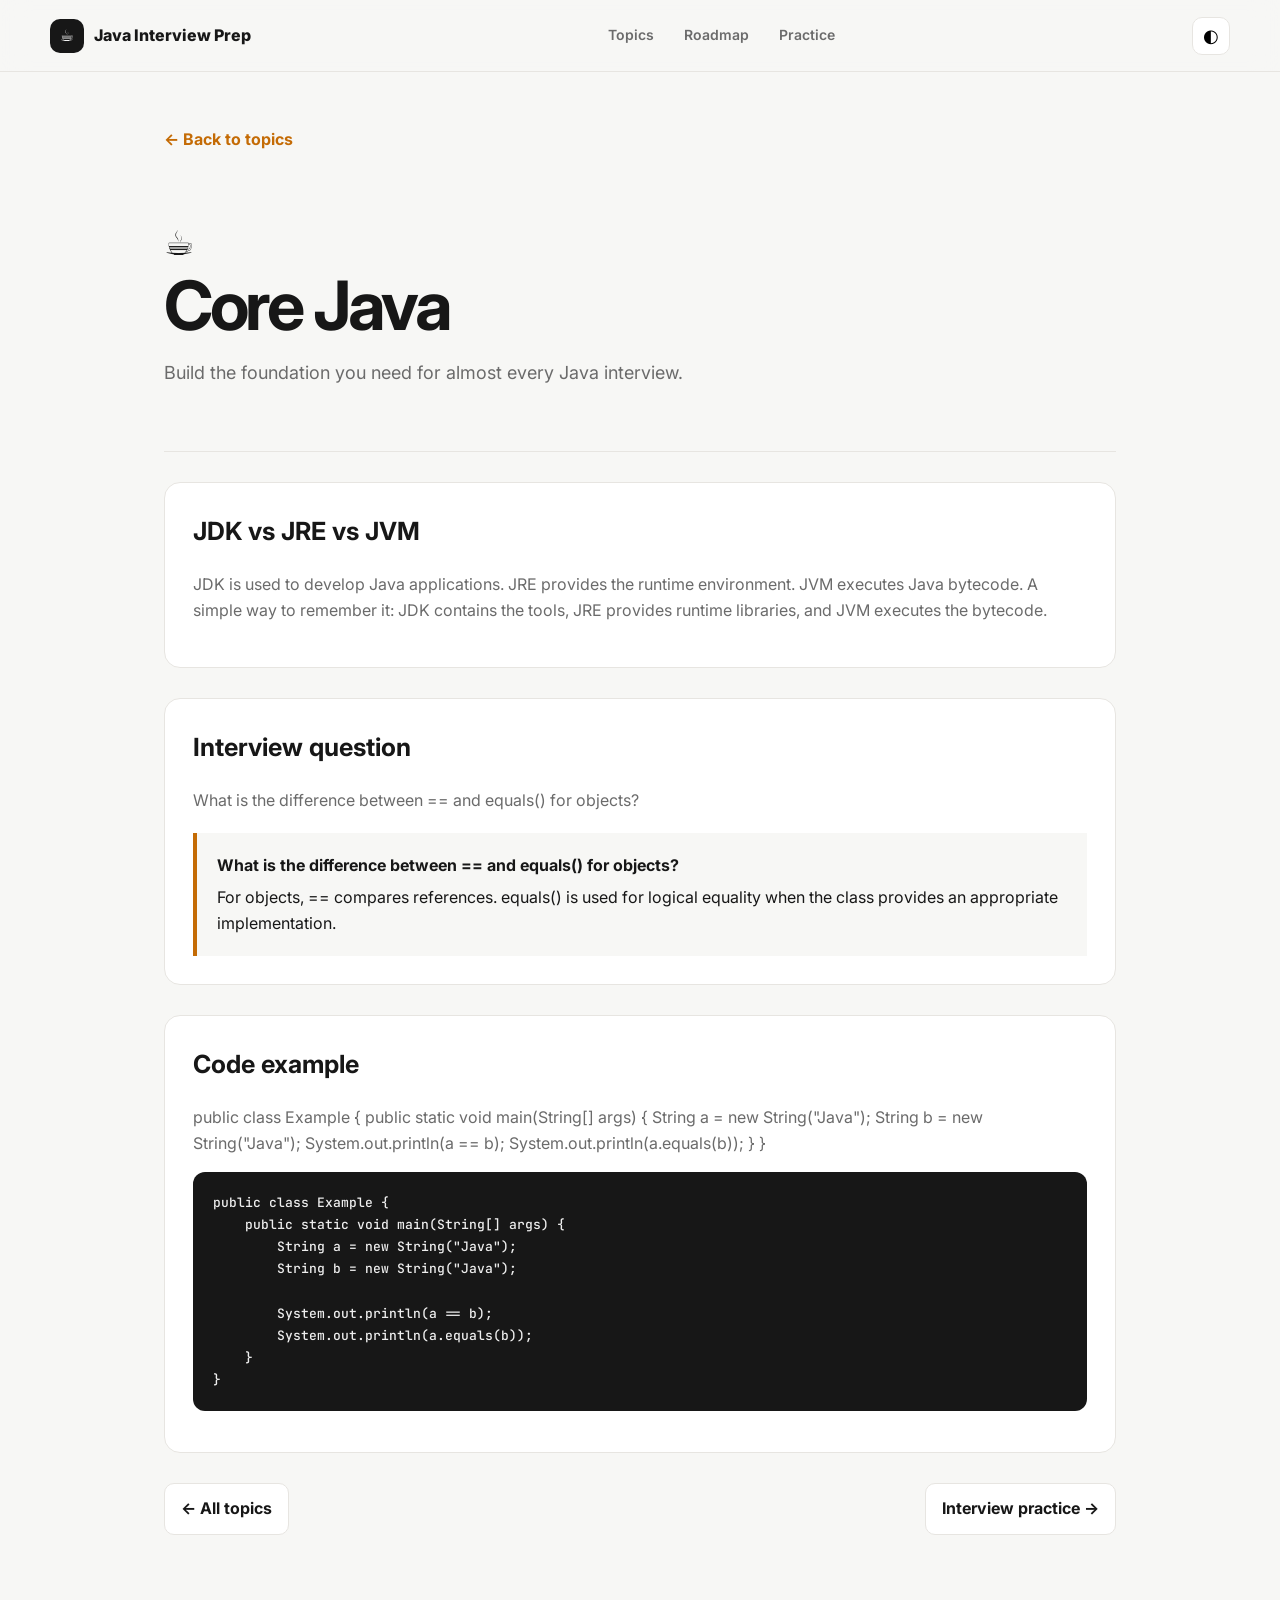
==== topic.html @ a04dc81b "Add clickable topic learning pages" ====
<!doctype html>
<html lang="en">
<head>
  <meta charset="UTF-8">
  <meta name="viewport" content="width=device-width, initial-scale=1.0">
  <meta name="description" content="Java interview preparation topic">
  <title>Java Interview Prep</title>
  <link rel="preconnect" href="https://fonts.googleapis.com">
  <link rel="preconnect" href="https://fonts.gstatic.com" crossorigin>
  <link href="https://fonts.googleapis.com/css2?family=Inter:wght@400;500;600;700;800&family=JetBrains+Mono:wght@500;600&display=swap" rel="stylesheet">
  <link rel="stylesheet" href="styles.css">
  <style>
    .topic-page{max-width:1000px;margin:auto;padding:55px 24px 90px}.back{display:inline-flex;margin-bottom:28px;color:var(--accent-dark);font-weight:700;text-decoration:none}.topic-hero{padding:35px 0 45px;border-bottom:1px solid var(--line)}.topic-hero h1{font-size:clamp(40px,7vw,68px);line-height:1.05;letter-spacing:-.05em;margin:0 0 15px}.topic-hero p{max-width:720px;color:var(--muted);font-size:18px}.lesson{margin-top:30px;padding:28px;background:var(--surface);border:1px solid var(--line);border-radius:16px}.lesson h2{margin-top:0;font-size:25px}.lesson h3{margin-bottom:7px}.lesson p{color:var(--muted)}.lesson pre{background:var(--code);color:#eee;border-radius:12px;padding:20px;overflow:auto;font:500 13px/1.7 'JetBrains Mono',monospace}.lesson code{font-family:'JetBrains Mono',monospace}.question{margin-top:20px;padding:20px;border-left:4px solid var(--accent-dark);background:var(--bg)}.question strong{display:block;margin-bottom:6px}.topic-nav{display:flex;justify-content:space-between;gap:12px;margin-top:30px}.topic-nav a{padding:12px 16px;border:1px solid var(--line);border-radius:10px;text-decoration:none;color:var(--text);background:var(--surface);font-weight:700}@media(max-width:600px){.topic-page{padding-top:35px}.lesson{padding:22px}.topic-nav{flex-direction:column}}
  </style>
</head>
<body>
<header class="topbar">
  <a class="brand" href="index.html"><span class="brand-mark">☕</span><span>Java Interview Prep</span></a>
  <nav class="nav"><a href="index.html#topics">Topics</a><a href="index.html#roadmap">Roadmap</a><a href="index.html#practice">Practice</a></nav>
  <button class="theme-btn" id="themeBtn" aria-label="Toggle theme">◐</button>
</header>
<main class="topic-page" id="content"></main>
<script>
const data={
 'core-java':{icon:'☕',title:'Core Java',intro:'Build the foundation you need for almost every Java interview.',sections:[['JDK vs JRE vs JVM','JDK is used to develop Java applications. JRE provides the runtime environment. JVM executes Java bytecode. A simple way to remember it: JDK contains the tools, JRE provides runtime libraries, and JVM executes the bytecode.'],['Interview question','What is the difference between == and equals() for objects?','For objects, == compares references. equals() is used for logical equality when the class provides an appropriate implementation.'],['Code example','public class Example {\n    public static void main(String[] args) {\n        String a = new String("Java");\n        String b = new String("Java");\n\n        System.out.println(a == b);\n        System.out.println(a.equals(b));\n    }\n}']]},
 'oop':{icon:'🧩',title:'OOP',intro:'Understand the four pillars of object-oriented programming and how interviewers test them.',sections:[['The four pillars','Encapsulation keeps data and behavior together. Inheritance allows reuse through an is-a relationship. Polymorphism allows one interface or parent type to represent different implementations. Abstraction hides unnecessary implementation details.'],['Interview question','Overloading vs overriding?','Overloading means same method name with different parameters and is resolved at compile time. Overriding means a child class provides a new implementation of an inherited method and is resolved at runtime.'],['Code example','class Animal {\n    void sound() { System.out.println("Animal sound"); }\n}\n\nclass Dog extends Animal {\n    @Override\n    void sound() { System.out.println("Bark"); }\n}']]},
 'collections':{icon:'📦',title:'Collections',intro:'Master List, Set, Map, hashing and the questions that appear repeatedly in interviews.',sections:[['ArrayList vs LinkedList','ArrayList is backed by a dynamic array and gives fast random access. LinkedList is node-based and can be useful for frequent insertions/removals through known positions, but random access is slower.'],['Interview question','How does HashMap work at a high level?','HashMap uses a hash of the key to locate a bucket. It compares keys using hashCode() and equals(). Collisions are handled within the bucket. Modern Java can use tree structures for heavily-collided buckets.'],['Code example','Map<String, Integer> scores = new HashMap<>();\nscores.put("Java", 10);\nscores.put("Spring", 8);\n\nSystem.out.println(scores.get("Java"));']]},
 'java-8':{icon:'⚡',title:'Java 8+',intro:'Learn lambdas, functional interfaces and streams with interview-focused examples.',sections:[['Lambda expressions','A lambda is a concise way to represent behavior for a functional interface. It is commonly used with collections and streams.'],['Interview question','What is a functional interface?','An interface with exactly one abstract method. It can still contain default and static methods. Examples include Predicate, Function, Consumer and Supplier.'],['Code example','List<Integer> numbers = List.of(1, 2, 3, 4, 5);\n\nList<Integer> even = numbers.stream()\n    .filter(n -> n % 2 == 0)\n    .toList();\n\nSystem.out.println(even);']]},
 'spring-boot':{icon:'🌱',title:'Spring Boot',intro:'Prepare for backend interviews with dependency injection, REST APIs and application flow.',sections:[['Controller → Service → Repository','A controller handles the HTTP request and response. A service contains business logic. A repository handles persistence. DTOs are commonly used to control the data exposed between API and application layers.'],['Interview question','Why is constructor injection preferred?','Dependencies are explicit, required dependencies can be final, and the class is easier to test without relying on field injection.'],['Code example','@RestController\nclass UserController {\n    private final UserService service;\n\n    UserController(UserService service) {\n        this.service = service;\n    }\n}']]},
 'sql-db':{icon:'🗄️',title:'SQL & DB',intro:'Practice joins, grouping, indexes, transactions and Oracle-friendly database concepts.',sections:[['JOIN basics','INNER JOIN returns matching rows from both tables. LEFT JOIN keeps every row from the left table and matching rows from the right table when available.'],['Interview question','WHERE vs HAVING?','WHERE filters rows before grouping. HAVING filters groups after GROUP BY and is commonly used with aggregate conditions.'],['Code example','SELECT department_id, COUNT(*)\nFROM employees\nWHERE salary > 50000\nGROUP BY department_id\nHAVING COUNT(*) > 2;']]},
 'practice':{icon:'🎯',title:'Interview Practice',intro:'Use this section for rapid-fire revision and practical interview questions.',sections:[['Question 1','What happens when you add a key-value pair to a HashMap?','Java calculates the key hash, identifies a bucket, and stores the mapping there. If another key maps to the same bucket, collision handling is used.'],['Question 2','Why should equals() and hashCode() be consistent?','Hash-based collections use hashCode() to locate a bucket and equals() to identify the matching key. Equal objects must return the same hash code.'],['Code example','String input = "java";\nString reversed = new StringBuilder(input)\n    .reverse()\n    .toString();\nSystem.out.println(reversed);']]}
};
const params=new URLSearchParams(location.search);const key=params.get('topic')||'core-java';const d=data[key]||data['core-java'];
document.title=d.title+' | Java Interview Prep';
const content=document.querySelector('#content');
content.innerHTML=`<a class="back" href="index.html#topics">← Back to topics</a><section class="topic-hero"><div class="topic-icon" style="font-size:34px">${d.icon}</div><h1>${d.title}</h1><p>${d.intro}</p></section>${d.sections.map((s,i)=>`<section class="lesson"><h2>${s[0]}</h2>${s[1]?`<p>${s[1]}</p>`:''}${s[2]?`<div class="question"><strong>${s[1]}</strong><span>${s[2]}</span></div>`:''}${s[0]==='Code example'?`<pre><code>${s[1].replaceAll('&','&amp;').replaceAll('<','&lt;')}</code></pre>`:''}</section>`).join('')}<div class="topic-nav"><a href="index.html#topics">← All topics</a><a href="index.html#practice">Interview practice →</a></div>`;
const themeBtn=document.querySelector('#themeBtn');if(localStorage.getItem('theme')==='dark'){document.body.classList.add('dark');themeBtn.textContent='☀';}themeBtn.addEventListener('click',()=>{document.body.classList.toggle('dark');const dark=document.body.classList.contains('dark');themeBtn.textContent=dark?'☀':'◐';localStorage.setItem('theme',dark?'dark':'light')});
</script>
</body>
</html>
---- styles.css ----
:root{--bg:#f7f7f5;--surface:#fff;--text:#171717;--muted:#6b6b6b;--line:#e7e5e1;--accent:#f59e0b;--accent-dark:#c46b05;--code:#171717;--shadow:0 18px 45px rgba(20,20,20,.08)}*{box-sizing:border-box}html{scroll-behavior:smooth}body{margin:0;background:var(--bg);color:var(--text);font-family:Inter,system-ui,sans-serif;line-height:1.6;transition:.2s}.topbar{height:72px;padding:0 max(24px,calc((100% - 1180px)/2));display:flex;align-items:center;justify-content:space-between;border-bottom:1px solid var(--line);background:rgba(247,247,245,.9);backdrop-filter:blur(14px);position:sticky;top:0;z-index:10}.brand{display:flex;gap:10px;align-items:center;color:var(--text);text-decoration:none;font-weight:800}.brand-mark{display:grid;place-items:center;width:34px;height:34px;border-radius:10px;background:#171717;color:#fff}.nav{display:flex;gap:30px}.nav a{color:var(--muted);text-decoration:none;font-size:14px;font-weight:600}.nav a:hover{color:var(--text)}.theme-btn{border:1px solid var(--line);background:var(--surface);width:38px;height:38px;border-radius:10px;cursor:pointer;font-size:18px}.hero{max-width:1180px;margin:auto;padding:92px 24px 72px;display:grid;grid-template-columns:1.05fr .95fr;gap:70px;align-items:center}.eyebrow{margin:0 0 10px;color:var(--accent-dark);font-size:11px;letter-spacing:.16em;font-weight:800}.hero h1{font-size:clamp(44px,6vw,76px);line-height:1.02;letter-spacing:-.055em;margin:0}.hero h1 span{color:var(--accent-dark)}.hero-text{max-width:590px;color:var(--muted);font-size:18px;margin:24px 0 30px}.hero-actions{display:flex;gap:12px;flex-wrap:wrap}.btn{display:inline-flex;align-items:center;justify-content:center;border-radius:11px;padding:12px 18px;text-decoration:none;border:1px solid transparent;font-weight:700;font-size:14px;cursor:pointer}.primary{background:var(--text);color:#fff}.secondary{border-color:var(--line);background:var(--surface);color:var(--text)}.code-card{background:var(--code);color:#eee;border-radius:18px;box-shadow:var(--shadow);overflow:hidden;transform:rotate(1deg)}.window-dots{height:48px;padding:0 18px;display:flex;align-items:center;gap:7px;border-bottom:1px solid #303030;color:#8d8d8d;font:500 11px 'JetBrains Mono',monospace}.window-dots i{width:8px;height:8px;background:#555;border-radius:50%}.window-dots span{margin-left:auto}.code-card pre{margin:0;padding:30px;font:500 14px/2 'JetBrains Mono',monospace;overflow:auto}.code-card b{color:#f5b33e}.code-card em{color:#b9e56b;font-style:normal}.stats{max-width:1132px;margin:0 auto 75px;border:1px solid var(--line);border-radius:16px;background:var(--surface);display:grid;grid-template-columns:repeat(4,1fr);overflow:hidden}.stats div{padding:23px;border-right:1px solid var(--line);display:flex;flex-direction:column}.stats div:last-child{border:0}.stats strong{font-size:25px}.stats span{color:var(--muted);font-size:12px}.section{max-width:1132px;margin:0 auto;padding:20px 0 90px}.section-heading{display:flex;justify-content:space-between;align-items:end;gap:30px;margin-bottom:28px}.section-heading h2{font-size:38px;letter-spacing:-.04em;margin:0}.section-heading>p{max-width:400px;color:var(--muted);margin:0}.topic-grid{display:grid;grid-template-columns:repeat(3,1fr);gap:14px}.topic{padding:25px;background:var(--surface);border:1px solid var(--line);border-radius:15px;transition:.2s}.topic:hover{transform:translateY(-3px);box-shadow:var(--shadow);border-color:#d7d1c7}.topic-icon{font-size:24px}.topic h3{margin:14px 0 5px}.topic p{margin:0;color:var(--muted);font-size:13px}.topic small{display:inline-block;margin-top:16px;color:var(--accent-dark);font-weight:700}.roadmap-section{border-top:1px solid var(--line)}.roadmap{display:grid;grid-template-columns:repeat(4,1fr);gap:0}.road-step{position:relative;padding:0 24px 0 0}.road-step:not(:last-child):after{content:'';position:absolute;top:18px;left:48px;right:0;height:1px;background:var(--line);z-index:-1}.road-step span{display:grid;place-items:center;width:36px;height:36px;border-radius:50%;background:var(--bg);border:1px solid var(--line);font:600 11px 'JetBrains Mono';margin-bottom:22px}.road-step.active span{background:var(--text);color:#fff;border-color:var(--text)}.road-step h3{margin:0 0 7px;font-size:16px}.road-step p{font-size:12px;color:var(--muted);padding-right:15px}.practice-section{padding-top:0}.practice-card{background:#171717;color:#fff;border-radius:18px;padding:38px;display:grid;grid-template-columns:1fr auto;gap:20px;align-items:center}.practice-card .eyebrow{color:#f5b33e}.practice-card h2{margin:0;font-size:30px}.practice-card p{margin:7px 0 0;color:#bdbdbd}.practice-card code{font-family:'JetBrains Mono',monospace;color:#f5b33e}.answer{grid-column:1/-1;display:none!important;border-top:1px solid #333;padding-top:18px}.answer.show{display:block!important}footer{border-top:1px solid var(--line);max-width:1132px;margin:auto;padding:24px 0 40px;display:flex;justify-content:space-between;color:var(--muted);font-size:12px}body.dark{--bg:#111;--surface:#1a1a1a;--text:#f3f3f3;--muted:#aaa;--line:#303030;--accent-dark:#f5b33e;--shadow:0 18px 45px rgba(0,0,0,.3)}body.dark .topbar{background:rgba(17,17,17,.9)}body.dark .brand-mark{background:#f3f3f3;color:#111}@media(max-width:800px){.nav{display:none}.hero{grid-template-columns:1fr;padding-top:60px;gap:40px}.stats{margin-left:24px;margin-right:24px;grid-template-columns:repeat(2,1fr)}.stats div:nth-child(2){border-right:0}.stats div:nth-child(-n+2){border-bottom:1px solid var(--line)}.section{padding-left:24px;padding-right:24px}.topic-grid{grid-template-columns:1fr 1fr}.roadmap{grid-template-columns:1fr 1fr;gap:30px}.road-step:after{display:none}.practice-card{grid-template-columns:1fr}footer{margin:0 24px}}@media(max-width:520px){.hero h1{font-size:45px}.topic-grid,.roadmap{grid-template-columns:1fr}.section-heading{display:block}.section-heading>p{margin-top:12px}.stats{grid-template-columns:1fr 1fr}.code-card pre{padding:20px;font-size:12px}}
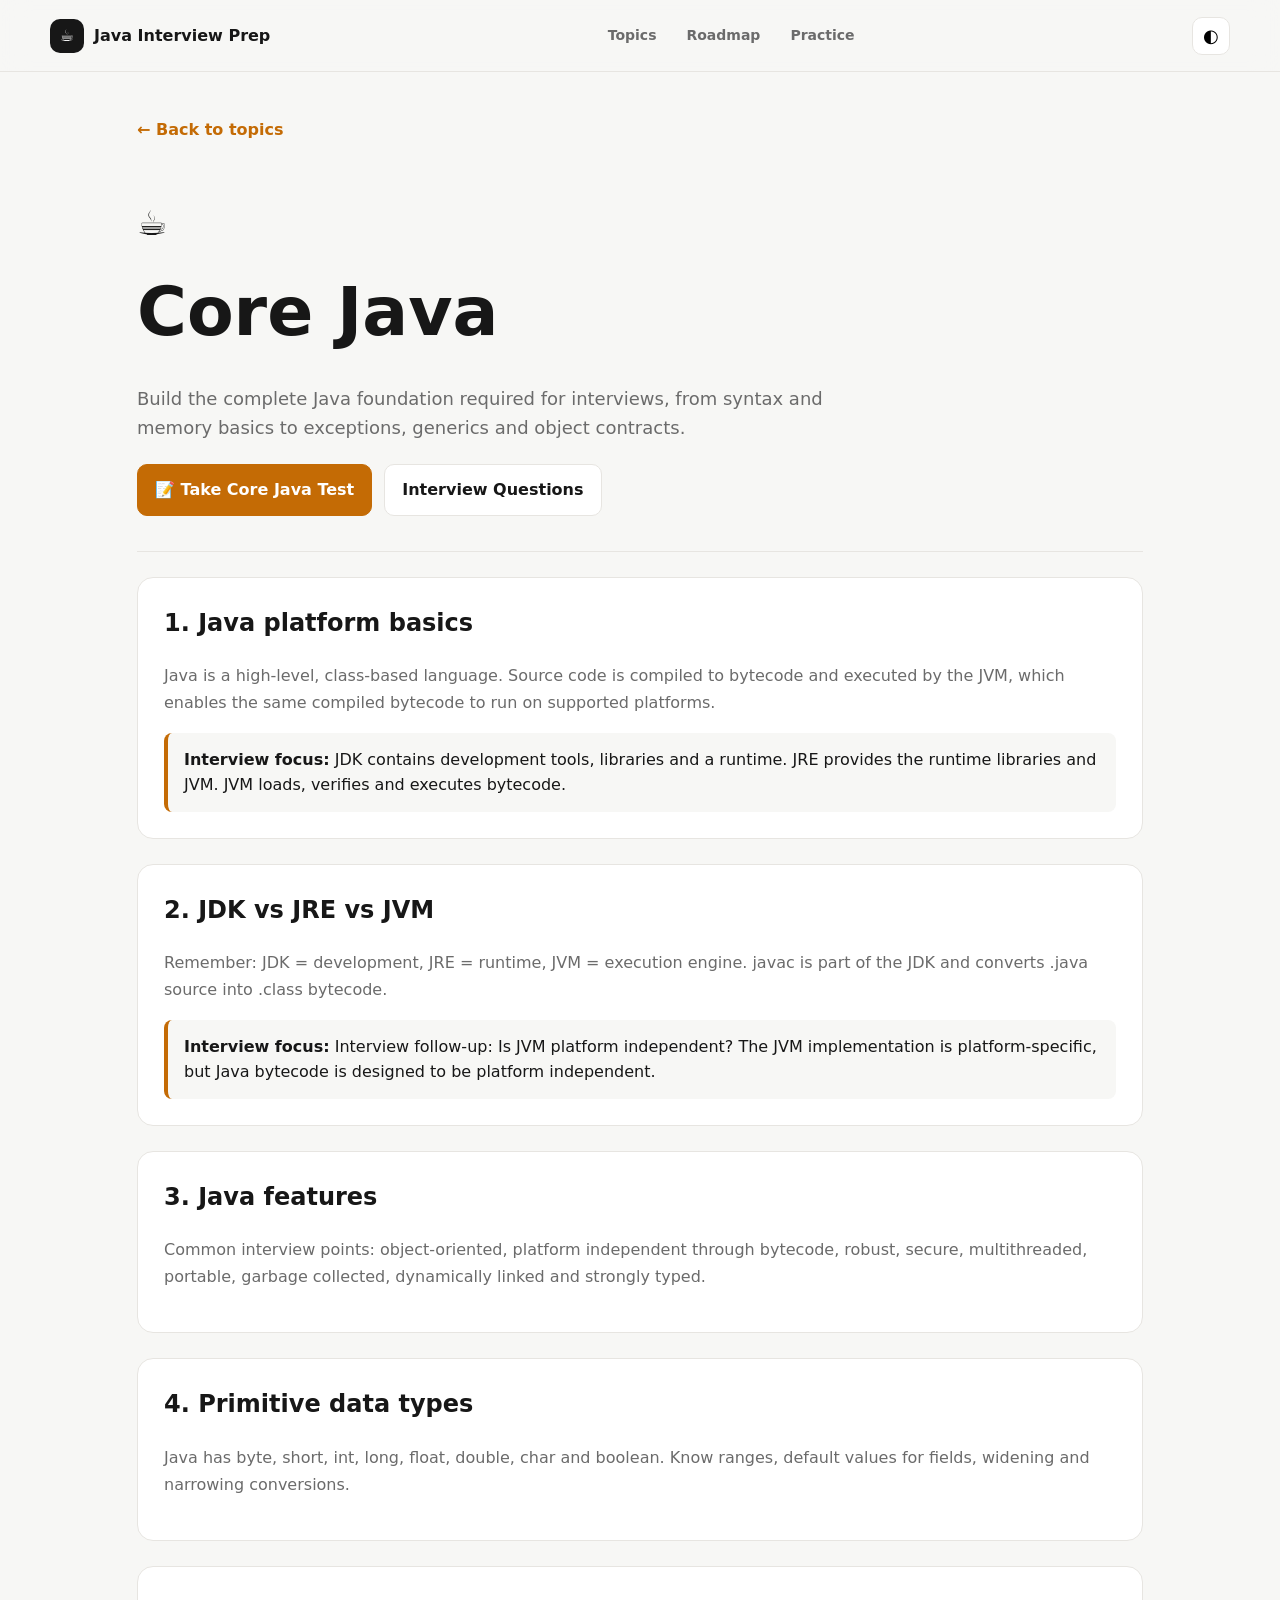
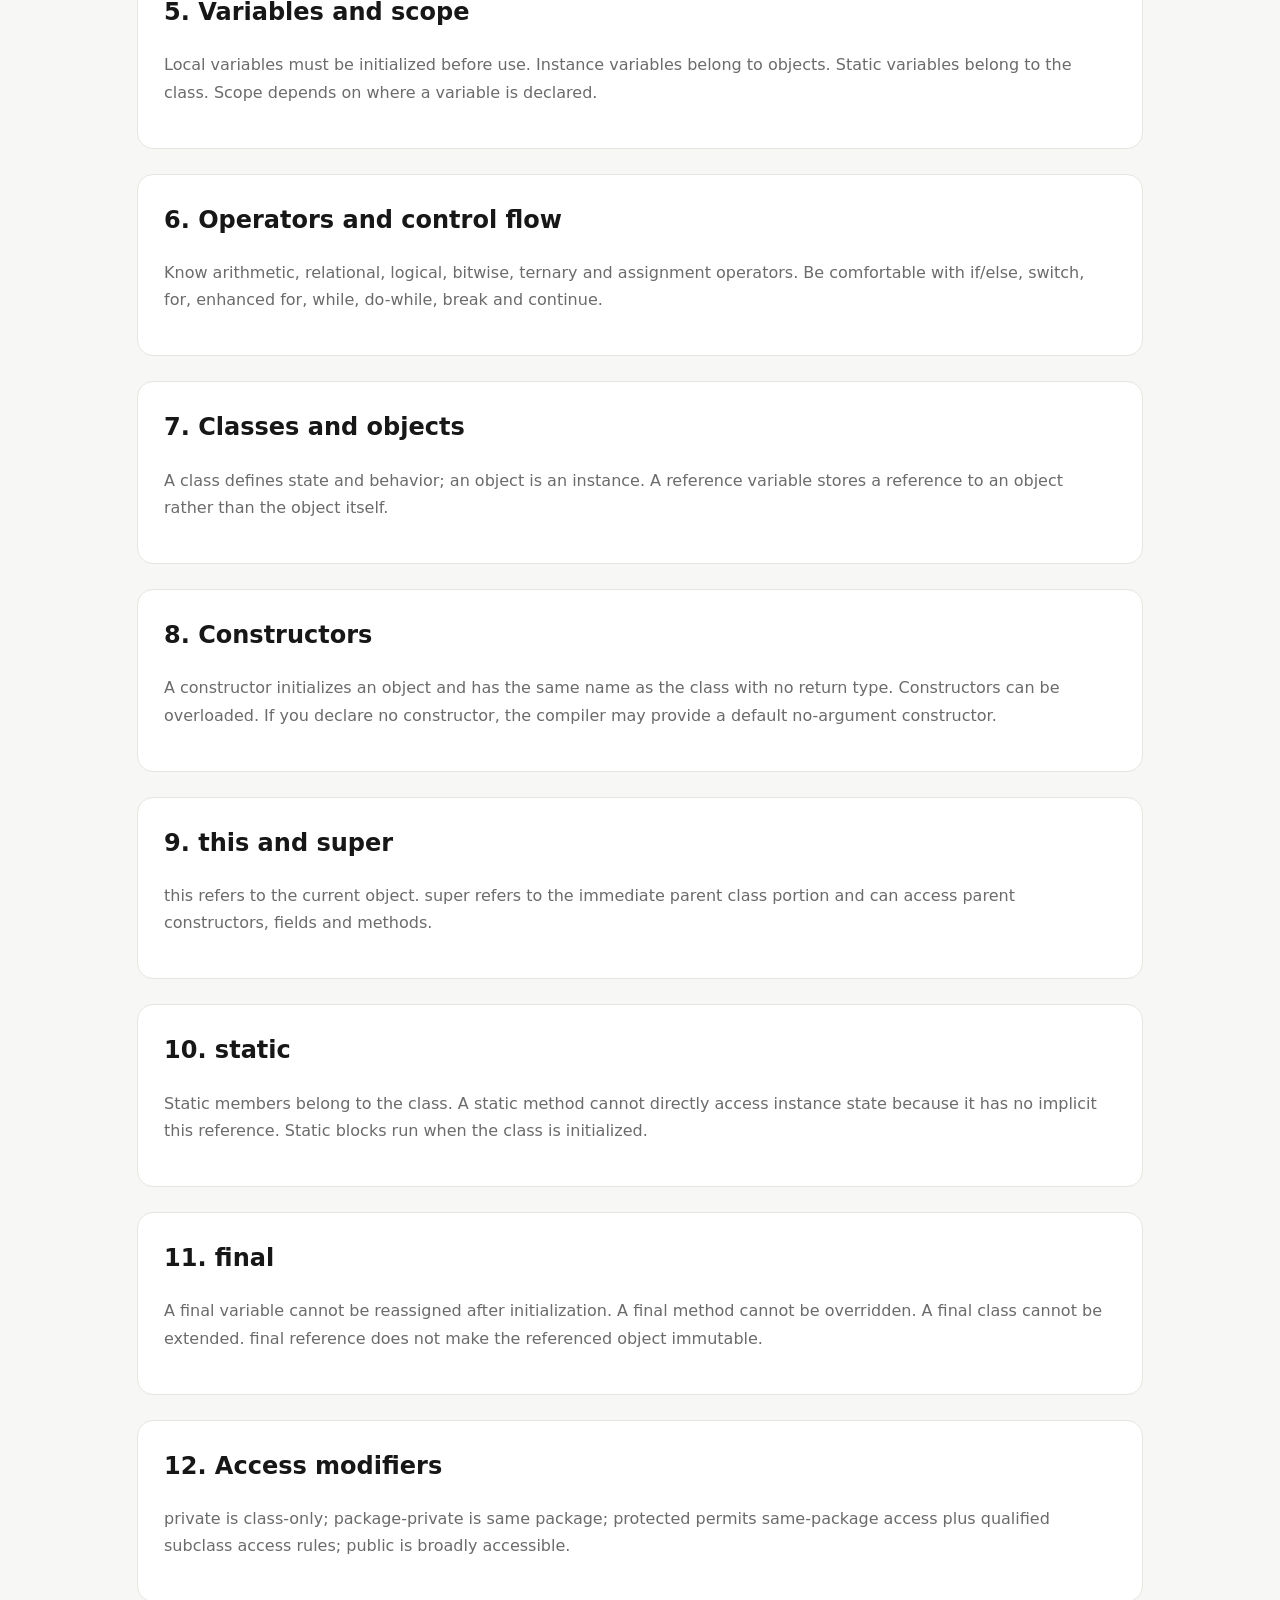
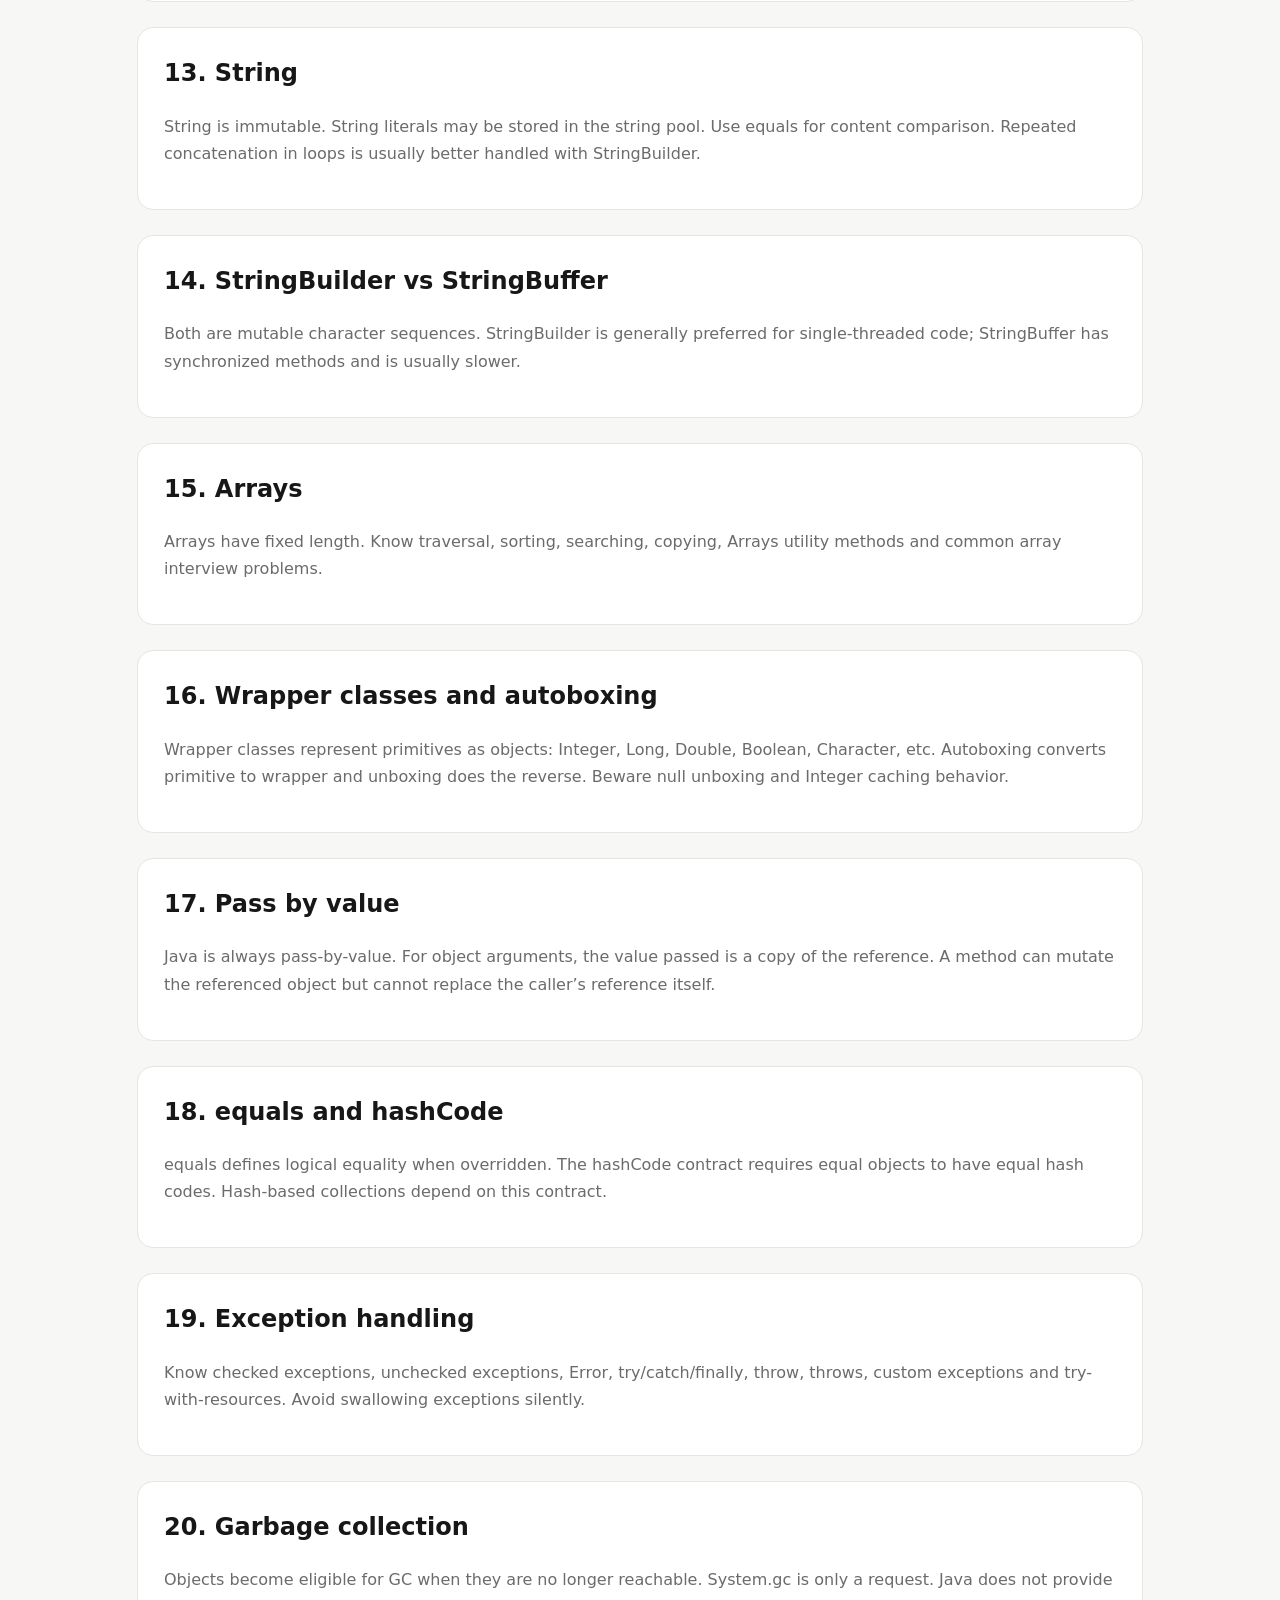
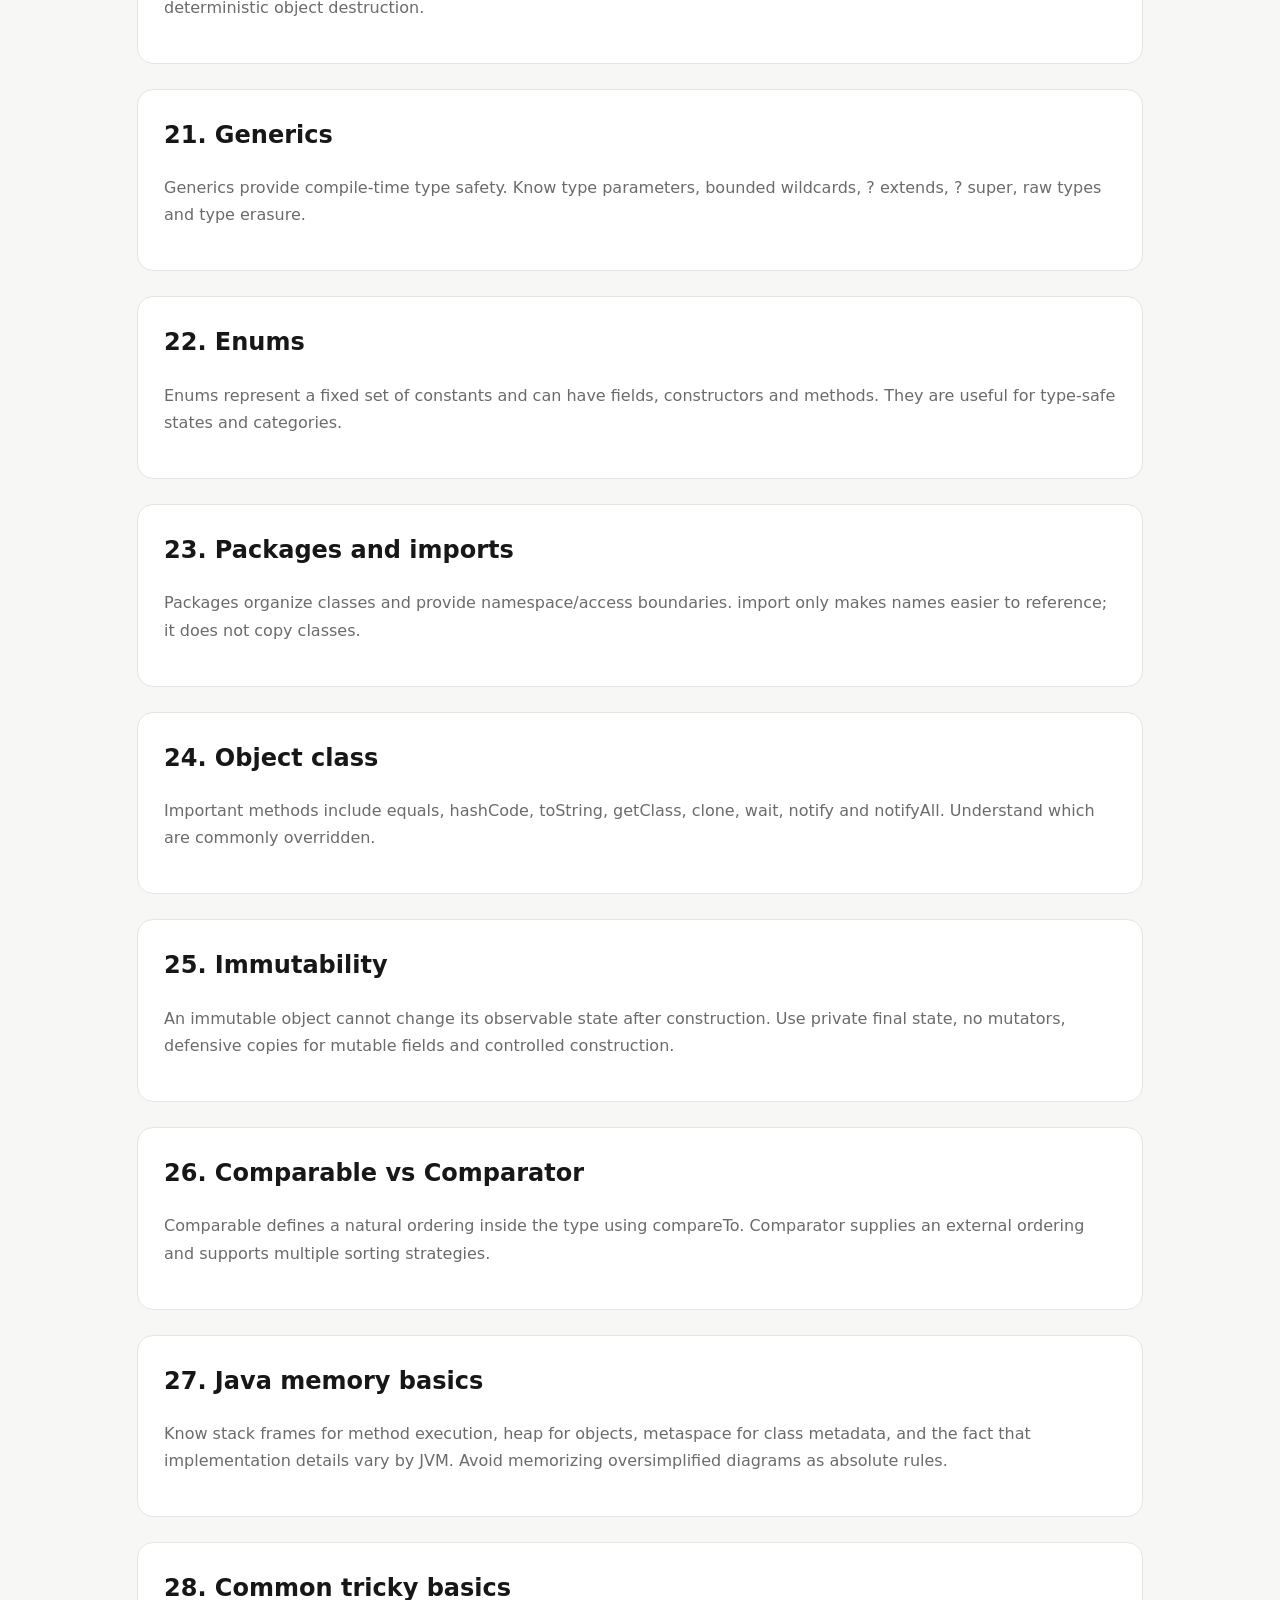
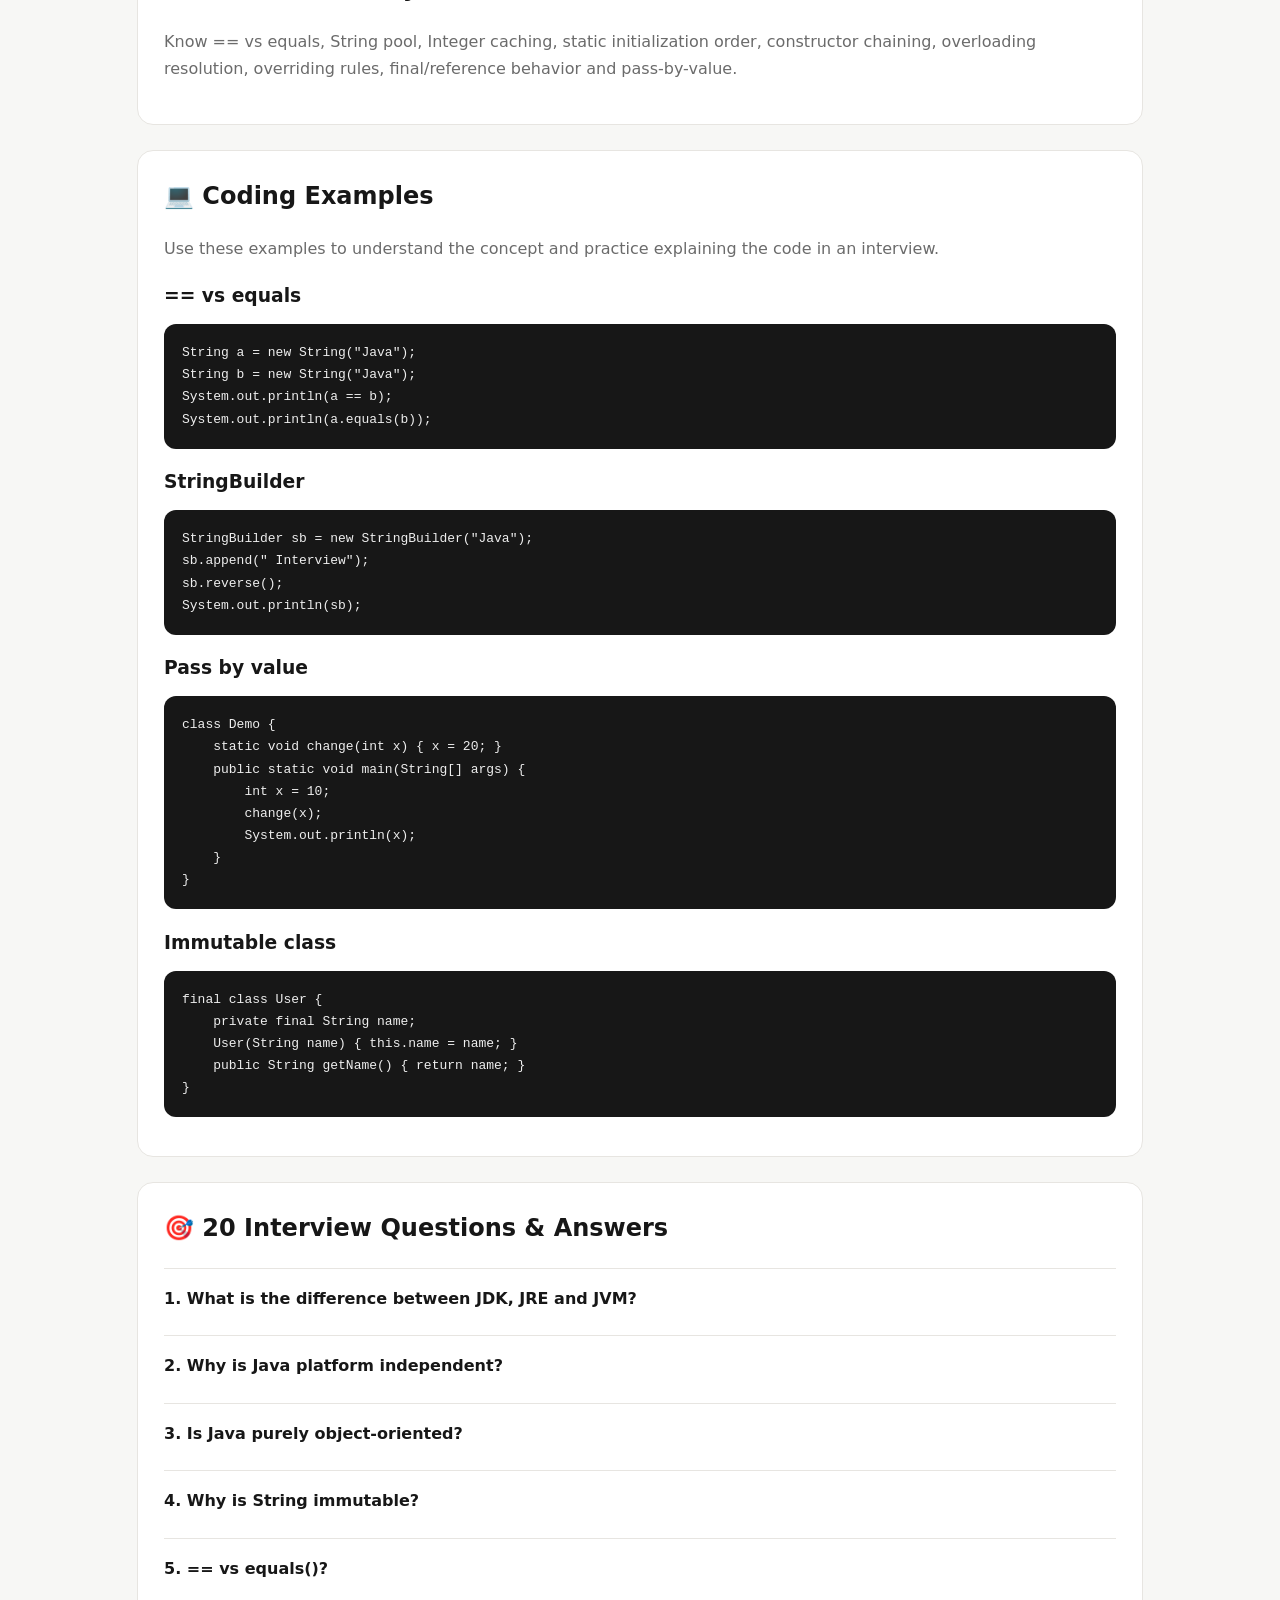
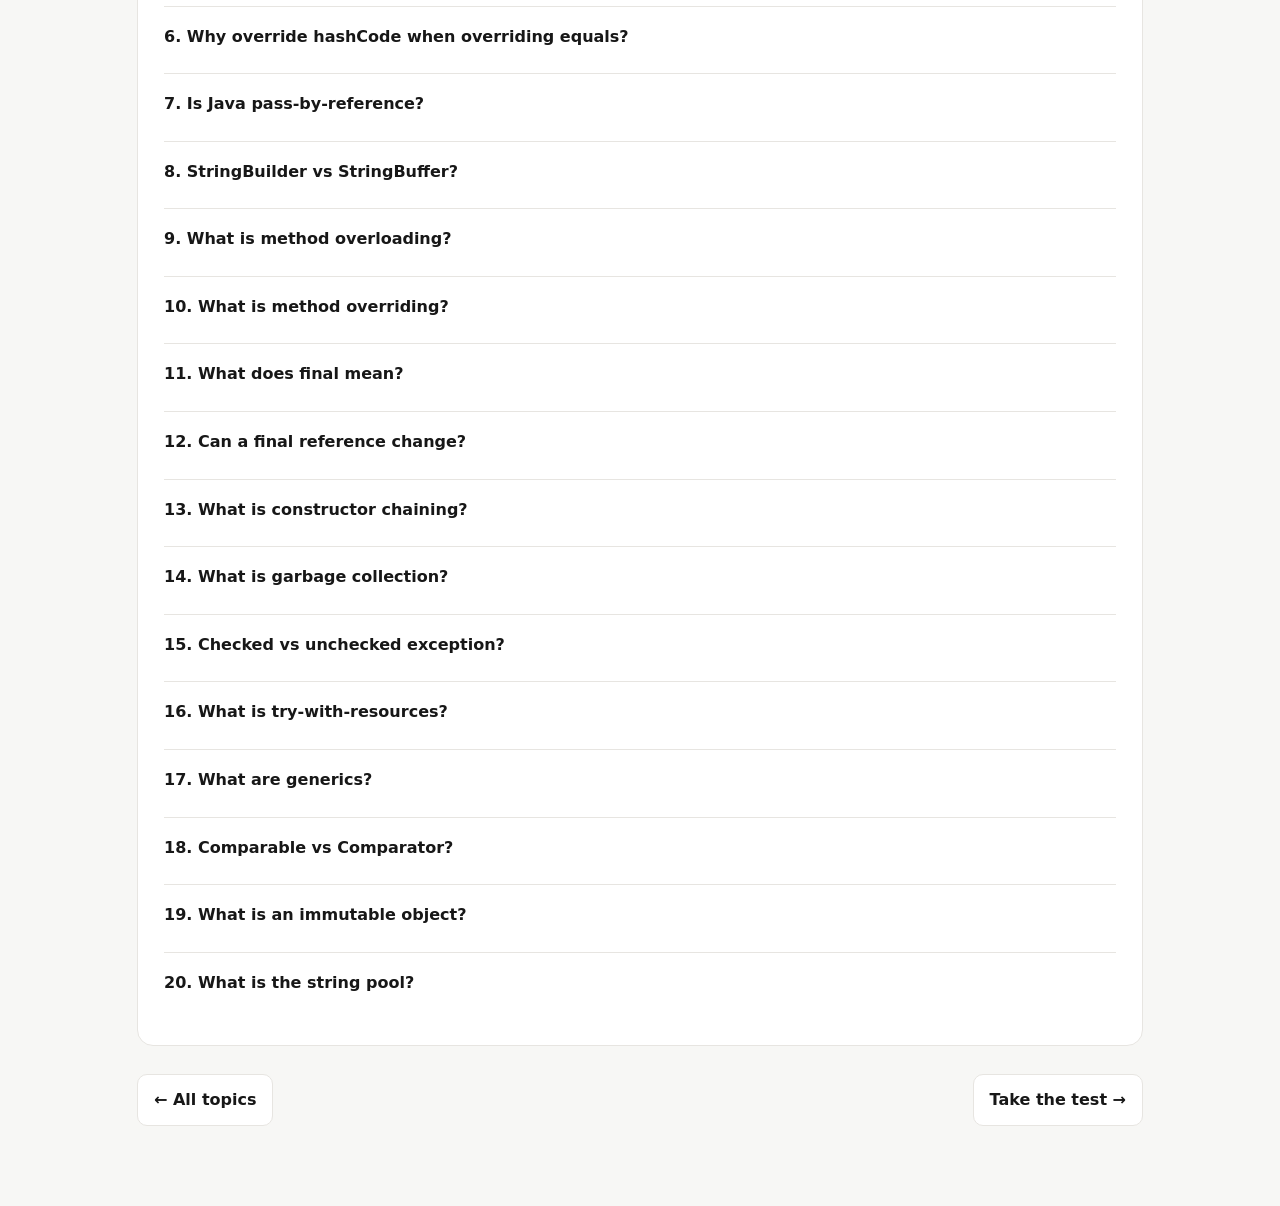
==== commit c019b40d: "Expand Core Java and OOP learning content" ====
--- a/topic.html
+++ b/topic.html
@@ -1,40 +1,92 @@
 <!doctype html>
 <html lang="en">
 <head>
-  <meta charset="UTF-8">
-  <meta name="viewport" content="width=device-width, initial-scale=1.0">
-  <meta name="description" content="Java interview preparation topic">
-  <title>Java Interview Prep</title>
-  <link rel="preconnect" href="https://fonts.googleapis.com">
-  <link rel="preconnect" href="https://fonts.gstatic.com" crossorigin>
-  <link href="https://fonts.googleapis.com/css2?family=Inter:wght@400;500;600;700;800&family=JetBrains+Mono:wght@500;600&display=swap" rel="stylesheet">
-  <link rel="stylesheet" href="styles.css">
-  <style>
-    .topic-page{max-width:1000px;margin:auto;padding:55px 24px 90px}.back{display:inline-flex;margin-bottom:28px;color:var(--accent-dark);font-weight:700;text-decoration:none}.topic-hero{padding:35px 0 45px;border-bottom:1px solid var(--line)}.topic-hero h1{font-size:clamp(40px,7vw,68px);line-height:1.05;letter-spacing:-.05em;margin:0 0 15px}.topic-hero p{max-width:720px;color:var(--muted);font-size:18px}.lesson{margin-top:30px;padding:28px;background:var(--surface);border:1px solid var(--line);border-radius:16px}.lesson h2{margin-top:0;font-size:25px}.lesson h3{margin-bottom:7px}.lesson p{color:var(--muted)}.lesson pre{background:var(--code);color:#eee;border-radius:12px;padding:20px;overflow:auto;font:500 13px/1.7 'JetBrains Mono',monospace}.lesson code{font-family:'JetBrains Mono',monospace}.question{margin-top:20px;padding:20px;border-left:4px solid var(--accent-dark);background:var(--bg)}.question strong{display:block;margin-bottom:6px}.topic-nav{display:flex;justify-content:space-between;gap:12px;margin-top:30px}.topic-nav a{padding:12px 16px;border:1px solid var(--line);border-radius:10px;text-decoration:none;color:var(--text);background:var(--surface);font-weight:700}@media(max-width:600px){.topic-page{padding-top:35px}.lesson{padding:22px}.topic-nav{flex-direction:column}}
-  </style>
-</head>
+<meta charset="UTF-8"><meta name="viewport" content="width=device-width,initial-scale=1"><title>Java Interview Prep</title>
+<link rel="stylesheet" href="styles.css"><style>
+.topic-page{max-width:1050px;margin:auto;padding:45px 22px 80px}.back{display:inline-block;margin-bottom:25px;color:var(--accent-dark);font-weight:700;text-decoration:none}.topic-hero{padding:28px 0 35px;border-bottom:1px solid var(--line)}.topic-hero h1{font-size:clamp(40px,7vw,68px);margin:8px 0 12px}.topic-hero p{color:var(--muted);font-size:18px;max-width:760px}.actions{display:flex;gap:12px;flex-wrap:wrap;margin-top:22px}.actions a{padding:12px 17px;border-radius:10px;text-decoration:none;font-weight:700;border:1px solid var(--line);background:var(--surface);color:var(--text)}.actions .primary{background:var(--accent-dark);color:white;border-color:var(--accent-dark)}.lesson{margin-top:25px;padding:26px;background:var(--surface);border:1px solid var(--line);border-radius:16px}.lesson h2{margin-top:0}.lesson h3{margin-bottom:6px}.lesson p,.lesson li{color:var(--muted);line-height:1.7}.lesson pre{background:var(--code);color:#eee;border-radius:12px;padding:18px;overflow:auto;font:500 13px/1.7 monospace}.qa{padding:17px 0;border-top:1px solid var(--line)}.qa:first-child{border-top:0}.qa strong{display:block;color:var(--text);margin-bottom:7px}.qa .answer{color:var(--muted)}.tip{padding:14px 16px;border-left:4px solid var(--accent-dark);background:var(--bg);border-radius:8px;margin-top:15px}.topic-nav{display:flex;justify-content:space-between;margin-top:28px;gap:12px}.topic-nav a{padding:12px 16px;border:1px solid var(--line);border-radius:10px;text-decoration:none;color:var(--text);background:var(--surface);font-weight:700}@media(max-width:600px){.topic-page{padding-top:30px}.lesson{padding:20px}.topic-nav{flex-direction:column}}
+</style></head>
 <body>
-<header class="topbar">
-  <a class="brand" href="index.html"><span class="brand-mark">☕</span><span>Java Interview Prep</span></a>
-  <nav class="nav"><a href="index.html#topics">Topics</a><a href="index.html#roadmap">Roadmap</a><a href="index.html#practice">Practice</a></nav>
-  <button class="theme-btn" id="themeBtn" aria-label="Toggle theme">◐</button>
-</header>
+<header class="topbar"><a class="brand" href="index.html"><span class="brand-mark">☕</span><span>Java Interview Prep</span></a><nav class="nav"><a href="index.html#topics">Topics</a><a href="index.html#roadmap">Roadmap</a><a href="index.html#practice">Practice</a></nav><button class="theme-btn" id="themeBtn">◐</button></header>
 <main class="topic-page" id="content"></main>
 <script>
-const data={
- 'core-java':{icon:'☕',title:'Core Java',intro:'Build the foundation you need for almost every Java interview.',sections:[['JDK vs JRE vs JVM','JDK is used to develop Java applications. JRE provides the runtime environment. JVM executes Java bytecode. A simple way to remember it: JDK contains the tools, JRE provides runtime libraries, and JVM executes the bytecode.'],['Interview question','What is the difference between == and equals() for objects?','For objects, == compares references. equals() is used for logical equality when the class provides an appropriate implementation.'],['Code example','public class Example {\n    public static void main(String[] args) {\n        String a = new String("Java");\n        String b = new String("Java");\n\n        System.out.println(a == b);\n        System.out.println(a.equals(b));\n    }\n}']]},
- 'oop':{icon:'🧩',title:'OOP',intro:'Understand the four pillars of object-oriented programming and how interviewers test them.',sections:[['The four pillars','Encapsulation keeps data and behavior together. Inheritance allows reuse through an is-a relationship. Polymorphism allows one interface or parent type to represent different implementations. Abstraction hides unnecessary implementation details.'],['Interview question','Overloading vs overriding?','Overloading means same method name with different parameters and is resolved at compile time. Overriding means a child class provides a new implementation of an inherited method and is resolved at runtime.'],['Code example','class Animal {\n    void sound() { System.out.println("Animal sound"); }\n}\n\nclass Dog extends Animal {\n    @Override\n    void sound() { System.out.println("Bark"); }\n}']]},
- 'collections':{icon:'📦',title:'Collections',intro:'Master List, Set, Map, hashing and the questions that appear repeatedly in interviews.',sections:[['ArrayList vs LinkedList','ArrayList is backed by a dynamic array and gives fast random access. LinkedList is node-based and can be useful for frequent insertions/removals through known positions, but random access is slower.'],['Interview question','How does HashMap work at a high level?','HashMap uses a hash of the key to locate a bucket. It compares keys using hashCode() and equals(). Collisions are handled within the bucket. Modern Java can use tree structures for heavily-collided buckets.'],['Code example','Map<String, Integer> scores = new HashMap<>();\nscores.put("Java", 10);\nscores.put("Spring", 8);\n\nSystem.out.println(scores.get("Java"));']]},
- 'java-8':{icon:'⚡',title:'Java 8+',intro:'Learn lambdas, functional interfaces and streams with interview-focused examples.',sections:[['Lambda expressions','A lambda is a concise way to represent behavior for a functional interface. It is commonly used with collections and streams.'],['Interview question','What is a functional interface?','An interface with exactly one abstract method. It can still contain default and static methods. Examples include Predicate, Function, Consumer and Supplier.'],['Code example','List<Integer> numbers = List.of(1, 2, 3, 4, 5);\n\nList<Integer> even = numbers.stream()\n    .filter(n -> n % 2 == 0)\n    .toList();\n\nSystem.out.println(even);']]},
- 'spring-boot':{icon:'🌱',title:'Spring Boot',intro:'Prepare for backend interviews with dependency injection, REST APIs and application flow.',sections:[['Controller → Service → Repository','A controller handles the HTTP request and response. A service contains business logic. A repository handles persistence. DTOs are commonly used to control the data exposed between API and application layers.'],['Interview question','Why is constructor injection preferred?','Dependencies are explicit, required dependencies can be final, and the class is easier to test without relying on field injection.'],['Code example','@RestController\nclass UserController {\n    private final UserService service;\n\n    UserController(UserService service) {\n        this.service = service;\n    }\n}']]},
- 'sql-db':{icon:'🗄️',title:'SQL & DB',intro:'Practice joins, grouping, indexes, transactions and Oracle-friendly database concepts.',sections:[['JOIN basics','INNER JOIN returns matching rows from both tables. LEFT JOIN keeps every row from the left table and matching rows from the right table when available.'],['Interview question','WHERE vs HAVING?','WHERE filters rows before grouping. HAVING filters groups after GROUP BY and is commonly used with aggregate conditions.'],['Code example','SELECT department_id, COUNT(*)\nFROM employees\nWHERE salary > 50000\nGROUP BY department_id\nHAVING COUNT(*) > 2;']]},
- 'practice':{icon:'🎯',title:'Interview Practice',intro:'Use this section for rapid-fire revision and practical interview questions.',sections:[['Question 1','What happens when you add a key-value pair to a HashMap?','Java calculates the key hash, identifies a bucket, and stores the mapping there. If another key maps to the same bucket, collision handling is used.'],['Question 2','Why should equals() and hashCode() be consistent?','Hash-based collections use hashCode() to locate a bucket and equals() to identify the matching key. Equal objects must return the same hash code.'],['Code example','String input = "java";\nString reversed = new StringBuilder(input)\n    .reverse()\n    .toString();\nSystem.out.println(reversed);']]}
+const CORE=[
+['Java platform basics','Java is a high-level, class-based language. Source code is compiled to bytecode and executed by the JVM, which enables the same compiled bytecode to run on supported platforms.','JDK contains development tools, libraries and a runtime. JRE provides the runtime libraries and JVM. JVM loads, verifies and executes bytecode.'],
+['JDK vs JRE vs JVM','Remember: JDK = development, JRE = runtime, JVM = execution engine. javac is part of the JDK and converts .java source into .class bytecode.','Interview follow-up: Is JVM platform independent? The JVM implementation is platform-specific, but Java bytecode is designed to be platform independent.'],
+['Java features','Common interview points: object-oriented, platform independent through bytecode, robust, secure, multithreaded, portable, garbage collected, dynamically linked and strongly typed.'],
+['Primitive data types','Java has byte, short, int, long, float, double, char and boolean. Know ranges, default values for fields, widening and narrowing conversions.'],
+['Variables and scope','Local variables must be initialized before use. Instance variables belong to objects. Static variables belong to the class. Scope depends on where a variable is declared.'],
+['Operators and control flow','Know arithmetic, relational, logical, bitwise, ternary and assignment operators. Be comfortable with if/else, switch, for, enhanced for, while, do-while, break and continue.'],
+['Classes and objects','A class defines state and behavior; an object is an instance. A reference variable stores a reference to an object rather than the object itself.'],
+['Constructors','A constructor initializes an object and has the same name as the class with no return type. Constructors can be overloaded. If you declare no constructor, the compiler may provide a default no-argument constructor.'],
+['this and super','this refers to the current object. super refers to the immediate parent class portion and can access parent constructors, fields and methods.'],
+['static','Static members belong to the class. A static method cannot directly access instance state because it has no implicit this reference. Static blocks run when the class is initialized.'],
+['final','A final variable cannot be reassigned after initialization. A final method cannot be overridden. A final class cannot be extended. final reference does not make the referenced object immutable.'],
+['Access modifiers','private is class-only; package-private is same package; protected permits same-package access plus qualified subclass access rules; public is broadly accessible.'],
+['String','String is immutable. String literals may be stored in the string pool. Use equals for content comparison. Repeated concatenation in loops is usually better handled with StringBuilder.'],
+['StringBuilder vs StringBuffer','Both are mutable character sequences. StringBuilder is generally preferred for single-threaded code; StringBuffer has synchronized methods and is usually slower.'],
+['Arrays','Arrays have fixed length. Know traversal, sorting, searching, copying, Arrays utility methods and common array interview problems.'],
+['Wrapper classes and autoboxing','Wrapper classes represent primitives as objects: Integer, Long, Double, Boolean, Character, etc. Autoboxing converts primitive to wrapper and unboxing does the reverse. Beware null unboxing and Integer caching behavior.'],
+['Pass by value','Java is always pass-by-value. For object arguments, the value passed is a copy of the reference. A method can mutate the referenced object but cannot replace the caller’s reference itself.'],
+['equals and hashCode','equals defines logical equality when overridden. The hashCode contract requires equal objects to have equal hash codes. Hash-based collections depend on this contract.'],
+['Exception handling','Know checked exceptions, unchecked exceptions, Error, try/catch/finally, throw, throws, custom exceptions and try-with-resources. Avoid swallowing exceptions silently.'],
+['Garbage collection','Objects become eligible for GC when they are no longer reachable. System.gc is only a request. Java does not provide deterministic object destruction.'],
+['Generics','Generics provide compile-time type safety. Know type parameters, bounded wildcards, ? extends, ? super, raw types and type erasure.'],
+['Enums','Enums represent a fixed set of constants and can have fields, constructors and methods. They are useful for type-safe states and categories.'],
+['Packages and imports','Packages organize classes and provide namespace/access boundaries. import only makes names easier to reference; it does not copy classes.'],
+['Object class','Important methods include equals, hashCode, toString, getClass, clone, wait, notify and notifyAll. Understand which are commonly overridden.'],
+['Immutability','An immutable object cannot change its observable state after construction. Use private final state, no mutators, defensive copies for mutable fields and controlled construction.'],
+['Comparable vs Comparator','Comparable defines a natural ordering inside the type using compareTo. Comparator supplies an external ordering and supports multiple sorting strategies.'],
+['Java memory basics','Know stack frames for method execution, heap for objects, metaspace for class metadata, and the fact that implementation details vary by JVM. Avoid memorizing oversimplified diagrams as absolute rules.'],
+['Common tricky basics','Know == vs equals, String pool, Integer caching, static initialization order, constructor chaining, overloading resolution, overriding rules, final/reference behavior and pass-by-value.']
+];
+const OOP=[
+['What is OOP?','Object-oriented programming organizes software around objects that combine state and behavior. Java uses classes, objects, inheritance, interfaces and composition to model systems.'],
+['Four pillars','Encapsulation controls access to state; inheritance reuses and specializes behavior; polymorphism lets a common type represent different implementations; abstraction exposes essential behavior while hiding implementation details.'],
+['Encapsulation','Use private state and controlled methods. Good encapsulation is more than getters/setters: methods can enforce invariants and prevent invalid state.'],
+['Inheritance','Use extends for class inheritance. Java supports single inheritance of classes. Inheritance represents an is-a relationship and should be used when substitutability makes sense.'],
+['Types of inheritance','Common forms are single, multilevel and hierarchical. Multiple inheritance of classes is not supported. Multiple interfaces can be implemented.'],
+['Polymorphism','Compile-time polymorphism is commonly associated with overloading. Runtime polymorphism occurs when an overridden instance method is selected using the actual object type.'],
+['Method overloading','Same method name with different parameter lists. Return type alone cannot distinguish overloads. Resolution happens at compile time.'],
+['Method overriding','A subclass provides a compatible implementation of an inherited instance method. Visibility cannot be reduced. Static methods are hidden, not overridden.'],
+['Dynamic method dispatch','For an overridden instance method, the JVM dispatches to the implementation belonging to the runtime object, even when the reference type is the parent.'],
+['Abstraction','Expose what a component does while hiding unnecessary implementation detail. Java uses interfaces and abstract classes to model abstraction.'],
+['Abstract class','Can have constructors, instance state, concrete methods and abstract methods. A class can extend only one class.'],
+['Interface','Defines a contract/type that classes can implement. Modern Java interfaces may have abstract, default, static and private methods, but no constructors and no ordinary instance fields.'],
+['Abstract class vs interface','Choose an abstract class when shared state or partial implementation belongs in a common base. Choose an interface for a contract/capability that can be implemented by otherwise unrelated classes.'],
+['Multiple interfaces and diamond problem','A class can implement multiple interfaces. If inherited default methods conflict, the class must resolve the conflict explicitly. Java avoids multiple class inheritance.'],
+['Composition vs inheritance','Composition is a has-a relationship where an object delegates to or contains other objects. It is often more flexible than deep inheritance hierarchies.'],
+['Association, aggregation, composition','Association is a general relationship. Aggregation is a weaker whole-part relationship with independent lifecycles. Composition is stronger ownership with lifecycle dependency.'],
+['IS-A vs HAS-A','Dog IS-A Animal suggests inheritance. Car HAS-A Engine suggests composition. Use these as modeling hints, not rigid rules.'],
+['Constructors in inheritance','Constructors are not inherited. A subclass constructor invokes a superclass constructor directly or implicitly. Constructor execution proceeds from the parent constructor toward the child constructor.'],
+['this vs super','this accesses the current class object or constructor; super accesses the immediate parent implementation/constructor. this() and super() must be the first constructor statement.'],
+['Access control and overriding','An overriding method cannot be more restrictive than the parent method. A private method is not overridden because it is not inherited.'],
+['final and inheritance','A final class cannot be extended. A final method cannot be overridden. A final reference can still refer to a mutable object whose internal state changes.'],
+['Object class and OOP','Every Java class ultimately derives from Object. toString, equals and hashCode are important object contracts and are commonly overridden.'],
+['equals and identity','== checks primitive values or reference identity. equals is intended for logical equality when a class implements the appropriate contract.'],
+['SOLID basics','Single Responsibility, Open/Closed, Liskov Substitution, Interface Segregation and Dependency Inversion are design principles used to keep OOP systems maintainable.'],
+['Liskov Substitution Principle','A subtype should be usable wherever its base type is expected without breaking the client’s valid assumptions.'],
+['Dependency inversion','High-level policy should depend on abstractions rather than concrete low-level implementations. Dependency injection is one practical technique that supports this principle.'],
+['Encapsulation vs abstraction','Encapsulation focuses on controlling and protecting state/implementation boundaries. Abstraction focuses on exposing essential behavior while hiding unnecessary details.'],
+['Coupling and cohesion','Low coupling reduces dependencies between components. High cohesion keeps related responsibilities together. Good OOP design usually aims for both.']
+];
+const CODE={
+core:[['== vs equals','String a = new String("Java");\nString b = new String("Java");\nSystem.out.println(a == b);\nSystem.out.println(a.equals(b));'],['StringBuilder','StringBuilder sb = new StringBuilder("Java");\nsb.append(" Interview");\nsb.reverse();\nSystem.out.println(sb);'],['Pass by value','class Demo {\n    static void change(int x) { x = 20; }\n    public static void main(String[] args) {\n        int x = 10;\n        change(x);\n        System.out.println(x);\n    }\n}'],['Immutable class','final class User {\n    private final String name;\n    User(String name) { this.name = name; }\n    public String getName() { return name; }\n}']],
+oop:[['Runtime polymorphism','class Animal {\n    void sound() { System.out.println("Animal"); }\n}\nclass Dog extends Animal {\n    @Override\n    void sound() { System.out.println("Bark"); }\n}\nAnimal a = new Dog();\na.sound();'],['Encapsulation','class BankAccount {\n    private double balance;\n\n    public void deposit(double amount) {\n        if (amount > 0) balance += amount;\n    }\n\n    public double getBalance() { return balance; }\n}'],['Interface','interface Payment {\n    void pay(double amount);\n}\nclass UpiPayment implements Payment {\n    public void pay(double amount) {\n        System.out.println("Paid: " + amount);\n    }\n}'],['Composition','class Engine {\n    void start() { System.out.println("Engine started"); }\n}\nclass Car {\n    private final Engine engine = new Engine();\n    void start() { engine.start(); }\n}']]
 };
-const params=new URLSearchParams(location.search);const key=params.get('topic')||'core-java';const d=data[key]||data['core-java'];
-document.title=d.title+' | Java Interview Prep';
-const content=document.querySelector('#content');
-content.innerHTML=`<a class="back" href="index.html#topics">← Back to topics</a><section class="topic-hero"><div class="topic-icon" style="font-size:34px">${d.icon}</div><h1>${d.title}</h1><p>${d.intro}</p></section>${d.sections.map((s,i)=>`<section class="lesson"><h2>${s[0]}</h2>${s[1]?`<p>${s[1]}</p>`:''}${s[2]?`<div class="question"><strong>${s[1]}</strong><span>${s[2]}</span></div>`:''}${s[0]==='Code example'?`<pre><code>${s[1].replaceAll('&','&amp;').replaceAll('<','&lt;')}</code></pre>`:''}</section>`).join('')}<div class="topic-nav"><a href="index.html#topics">← All topics</a><a href="index.html#practice">Interview practice →</a></div>`;
-const themeBtn=document.querySelector('#themeBtn');if(localStorage.getItem('theme')==='dark'){document.body.classList.add('dark');themeBtn.textContent='☀';}themeBtn.addEventListener('click',()=>{document.body.classList.toggle('dark');const dark=document.body.classList.contains('dark');themeBtn.textContent=dark?'☀':'◐';localStorage.setItem('theme',dark?'dark':'light')});
-</script>
-</body>
-</html>
+const QUESTIONS={
+core:[['What is the difference between JDK, JRE and JVM?','JDK is for development, JRE provides runtime libraries and JVM executes bytecode.'],['Why is Java platform independent?','Java source is compiled to platform-independent bytecode, which runs on a JVM implementation for the target platform.'],['Is Java purely object-oriented?','No. Java has primitive types and supports static members, so not everything is an object.'],['Why is String immutable?','Immutability supports safe sharing, string pooling, stable hashing and thread-friendly read-only behavior.'],['== vs equals()?','For references, == checks identity; equals is for logical equality when properly overridden.'],['Why override hashCode when overriding equals?','Equal objects must have equal hash codes for hash-based collections to work correctly.'],['Is Java pass-by-reference?','No. Java is pass-by-value. For objects, the copied value is a reference.'],['StringBuilder vs StringBuffer?','Both are mutable. StringBuilder is generally preferred when synchronization is not required; StringBuffer methods are synchronized.'],['What is method overloading?','Same method name with different parameter lists; resolution is at compile time.'],['What is method overriding?','A subclass provides a compatible implementation of an inherited instance method; dispatch occurs at runtime.'],['What does final mean?','A final variable cannot be reassigned, a final method cannot be overridden and a final class cannot be extended.'],['Can a final reference change?','The reference cannot point to another object, but the referenced mutable object can change.'],['What is constructor chaining?','One constructor invokes another constructor using this() or a parent constructor using super().'],['What is garbage collection?','Automatic reclamation of unreachable objects; the JVM decides when and how collection occurs.'],['Checked vs unchecked exception?','Checked exceptions are generally enforced by the compiler; unchecked exceptions derive from RuntimeException.'],['What is try-with-resources?','A construct that automatically closes AutoCloseable resources after the try block.'],['What are generics?','Compile-time type parameters that improve type safety and reduce casts.'],['Comparable vs Comparator?','Comparable defines natural ordering in the type; Comparator defines external/custom ordering.'],['What is an immutable object?','An object whose observable state cannot change after construction.'],['What is the string pool?','A JVM-managed pool of canonical String instances used to reduce duplicate immutable String objects.']],
+oop:[['What are the four pillars of OOP?','Encapsulation, inheritance, polymorphism and abstraction.'],['What is encapsulation?','Combining state and behavior while controlling direct access to internal state.'],['What is inheritance?','A subclass derives from a superclass using extends, forming an is-a relationship.'],['Does Java support multiple inheritance?','A class cannot extend multiple classes, but it can implement multiple interfaces.'],['What is polymorphism?','A common type can represent different concrete implementations; overriding enables runtime polymorphism.'],['Overloading vs overriding?','Overloading changes parameters and is compile-time; overriding replaces inherited instance behavior and is runtime.'],['What is abstraction?','Exposing essential behavior while hiding implementation details.'],['Abstract class vs interface?','Abstract classes can hold instance state and constructors; interfaces define contracts and support multiple implementation.'],['Can an interface have method implementations?','Yes. Modern Java interfaces can have default, static and private method implementations.'],['Can an abstract class have a constructor?','Yes. Its constructor runs as part of subclass construction.'],['Are constructors inherited?','No. A subclass constructor invokes a superclass constructor, but constructors themselves are not inherited.'],['What is dynamic method dispatch?','Runtime selection of an overridden instance method based on the actual object type.'],['What is composition?','A has-a relationship where a class uses/owns another object, often favoring flexible design over deep inheritance.'],['What is the diamond problem?','Ambiguity that can occur with multiple inheritance when two parents provide conflicting implementations. Java avoids multiple class inheritance.'],['What is IS-A vs HAS-A?','IS-A suggests inheritance; HAS-A suggests composition/association.'],['What is Liskov Substitution Principle?','Subtypes should be usable wherever the base type is expected without violating valid client assumptions.'],['What is tight coupling?','A design where components depend heavily on concrete details, making change and testing harder.'],['What is high cohesion?','A component has closely related responsibilities rather than unrelated responsibilities.'],['Can static methods be overridden?','No. Static methods are hidden when a subclass declares a method with the same signature.'],['Can private methods be overridden?','No. Private methods are not inherited and therefore cannot be overridden.']]
+};
+const key=new URLSearchParams(location.search).get('topic')||'core-java';
+const isOop=key==='oop'; const title=isOop?'OOP':'Core Java'; const list=isOop?OOP:CORE; const q=isOop?QUESTIONS.oop:QUESTIONS.core; const code=isOop?CODE.oop:CODE.core;
+document.title=title+' | Java Interview Prep';
+const esc=s=>String(s).replaceAll('&','&amp;').replaceAll('<','&lt;').replaceAll('>','&gt;');
+let html=`<a class="back" href="index.html#topics">← Back to topics</a><section class="topic-hero"><div style="font-size:34px">${isOop?'🧩':'☕'}</div><h1>${title}</h1><p>${isOop?'Master the four pillars, class design, inheritance, polymorphism, abstraction and OOP design principles.':'Build the complete Java foundation required for interviews, from syntax and memory basics to exceptions, generics and object contracts.'}</p><div class="actions"><a class="primary" href="test.html?topic=${key}">📝 Take ${title} Test</a><a href="#questions">Interview Questions</a></div></section>`;
+list.forEach((s,i)=>{html+=`<section class="lesson"><h2>${i+1}. ${esc(s[0])}</h2><p>${esc(s[1])}</p>${s[2]?`<div class="tip"><strong>Interview focus:</strong> ${esc(s[2])}</div>`:''}</section>`});
+html+=`<section class="lesson"><h2>💻 Coding Examples</h2><p>Use these examples to understand the concept and practice explaining the code in an interview.</p>`;
+code.forEach(c=>html+=`<h3>${esc(c[0])}</h3><pre><code>${esc(c[1])}</code></pre>`); html+=`</section><section class="lesson" id="questions"><h2>🎯 ${q.length} Interview Questions & Answers</h2>`;
+q.forEach((x,i)=>html+=`<div class="qa"><strong>${i+1}. ${esc(x[0])}</strong><div class="answer">${esc(x[1])}</div></div>`);
+html+=`</section><div class="topic-nav"><a href="index.html#topics">← All topics</a><a href="test.html?topic=${key}">Take the test →</a></div>`;
+document.querySelector('#content').innerHTML=html;
+const themeBtn=document.querySelector('#themeBtn'); if(localStorage.getItem('theme')==='dark'){document.body.classList.add('dark');themeBtn.textContent='☀'} themeBtn.onclick=()=>{document.body.classList.toggle('dark');const d=document.body.classList.contains('dark');themeBtn.textContent=d?'☀':'◐';localStorage.setItem('theme',d?'dark':'light')};
+</script></body></html>
